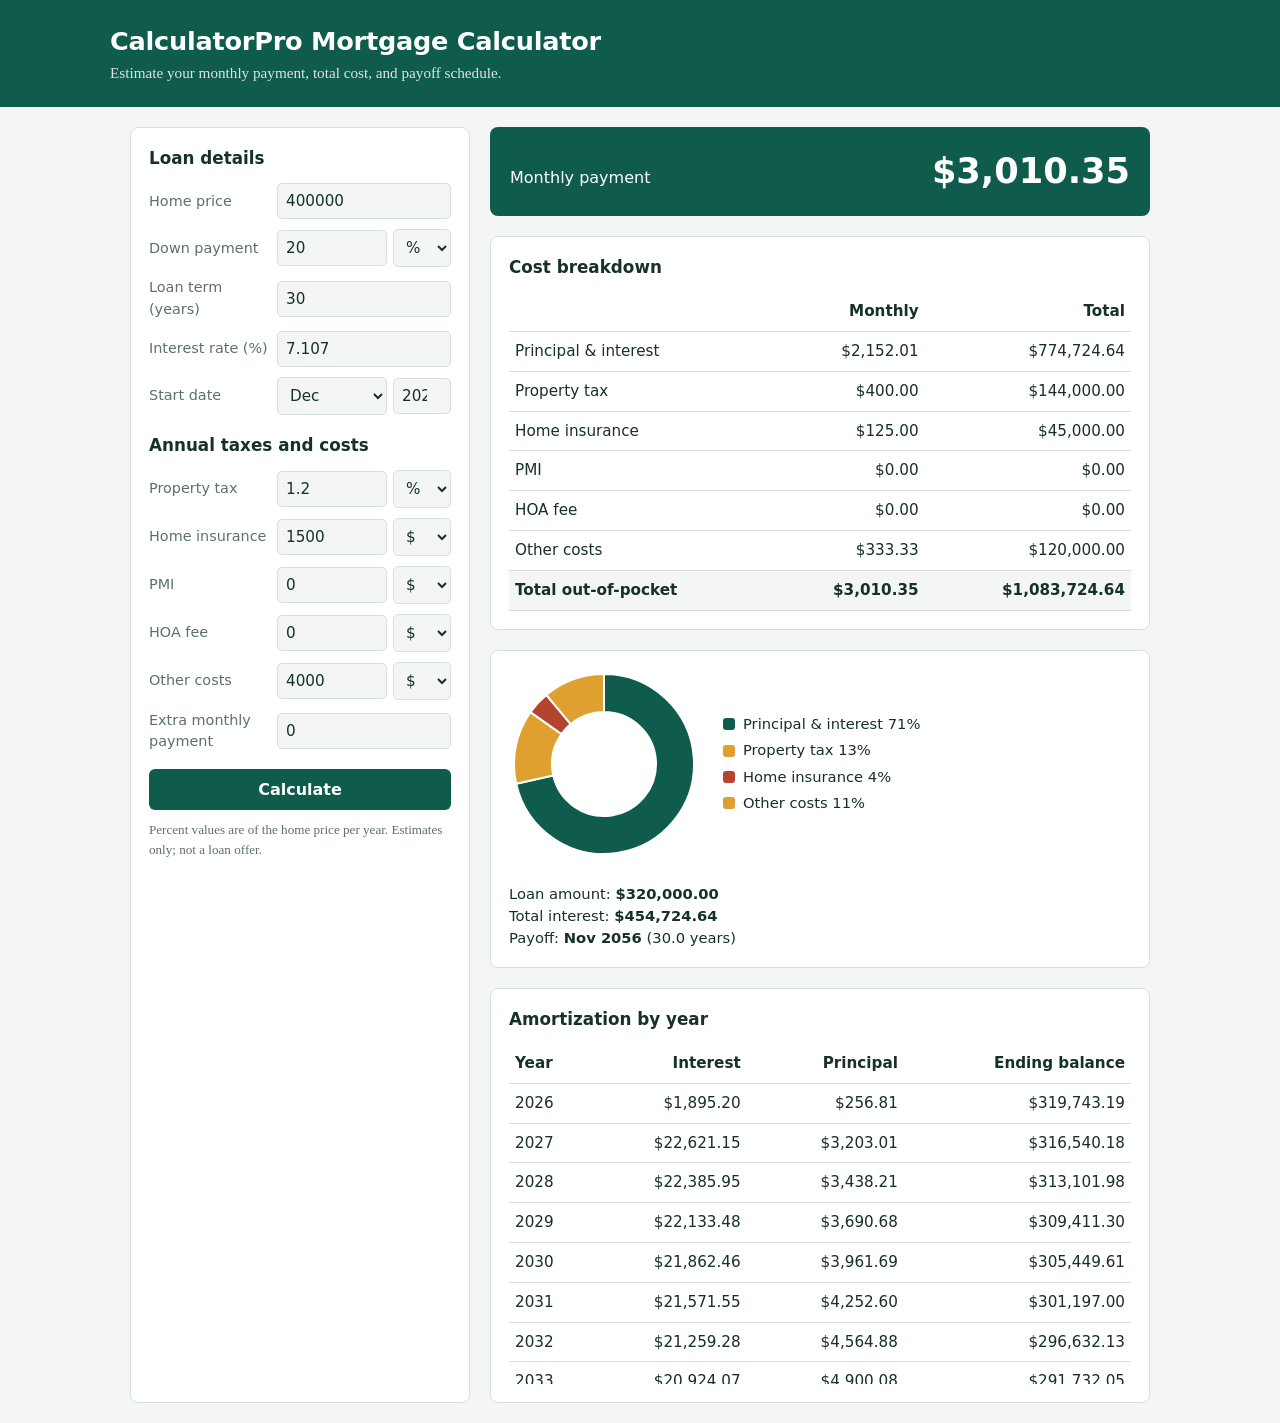
==== index.html @ dbdbc0cd "Add files via upload" ====
<!DOCTYPE html>
<html lang="en">
<head>
<meta charset="utf-8">
<meta name="viewport" content="width=device-width, initial-scale=1">
<title>CalculatorPro Mortgage Calculator</title>
<style>
:root{--bg:#f3f6f4;--card:#fff;--ink:#16302b;--mute:#5c716c;--line:#d6e0dc;--brand:#0f5c4d;--c1:#0f5c4d;--c2:#e0a030;--c3:#b4442f;--c4:#4a7fb5}
@media (prefers-color-scheme:dark){:root:not([data-theme=light]){--bg:#0f1917;--card:#17252a;--ink:#e6efec;--mute:#9bb0aa;--line:#2b3f3b;--brand:#3fb59b;--c1:#3fb59b;--c2:#e8b04a;--c3:#d9684f;--c4:#6fa3d6}}
*{box-sizing:border-box}
body{margin:0;background:var(--bg);color:var(--ink);font:16px/1.5 Georgia,"Times New Roman",serif}
h1,h2,label,button,input,select,th,td,.sans{font-family:system-ui,-apple-system,"Segoe UI",sans-serif}
header{background:var(--brand);color:#fff;padding:22px 20px}
header div,main{max-width:1060px;margin:0 auto}
header h1{margin:0;font-size:1.6rem;letter-spacing:-.01em}
header p{margin:2px 0 0;opacity:.85;font-size:.95rem}
main{display:grid;grid-template-columns:340px 1fr;gap:20px;padding:20px}
@media(max-width:820px){main{grid-template-columns:1fr}}
.card{background:var(--card);border:1px solid var(--line);border-radius:8px;padding:18px}
h2{font-size:1.05rem;margin:0 0 12px}
.f{display:grid;grid-template-columns:1fr 110px 58px;gap:6px;align-items:center;margin-bottom:10px}
.f label{font-size:.9rem;color:var(--mute)}
input,select{width:100%;padding:8px;border:1px solid var(--line);border-radius:5px;background:var(--bg);color:var(--ink);font-size:.95rem}
input:focus,select:focus,button:focus-visible{outline:2px solid var(--brand);outline-offset:1px}
.f .span2{grid-column:span 2}
button{background:var(--brand);color:#fff;border:0;border-radius:6px;padding:11px 16px;font-size:1rem;font-weight:600;cursor:pointer;width:100%;margin-top:6px}
.hero{background:var(--brand);color:#fff;border-radius:8px;padding:18px 20px;display:flex;justify-content:space-between;align-items:baseline;flex-wrap:wrap;gap:6px}
.hero b{font-size:2.2rem;font-family:system-ui,sans-serif}
table{width:100%;border-collapse:collapse;font-size:.95rem}
th,td{padding:8px 6px;text-align:right;border-bottom:1px solid var(--line)}
th:first-child,td:first-child{text-align:left}
tr.t td{font-weight:700;background:var(--bg)}
.chart{display:flex;gap:24px;align-items:center;flex-wrap:wrap}
.legend{list-style:none;margin:0;padding:0;font-family:system-ui,sans-serif;font-size:.92rem}
.legend li{margin:4px 0;display:flex;align-items:center;gap:8px}
.legend i{width:12px;height:12px;border-radius:3px;display:inline-block}
.wrap{overflow-x:auto;max-height:340px}
.stack{display:grid;gap:20px}
.note{font-size:.82rem;color:var(--mute);margin:10px 0 0}
</style>
</head>
<body>
<header><div><h1>CalculatorPro Mortgage Calculator</h1><p>Estimate your monthly payment, total cost, and payoff schedule.</p></div></header>
<main>
<section class="card" aria-label="Inputs">
<h2>Loan details</h2>
<div class="f"><label for="price">Home price</label><input class="span2" id="price" type="number" value="400000" min="0"></div>
<div class="f"><label for="down">Down payment</label><input id="down" type="number" value="20" min="0"><select id="downU"><option value="%">%</option><option value="$">$</option></select></div>
<div class="f"><label for="term">Loan term (years)</label><input class="span2" id="term" type="number" value="30" min="1" max="50"></div>
<div class="f"><label for="rate">Interest rate (%)</label><input class="span2" id="rate" type="number" value="7.107" step="0.001" min="0"></div>
<div class="f"><label for="month">Start date</label><select id="month"></select><input id="year" type="number" value="2026" aria-label="Start year"></div>
<h2 style="margin-top:18px">Annual taxes and costs</h2>
<div class="f"><label for="tax">Property tax</label><input id="tax" type="number" value="1.2" step="0.01"><select id="taxU"><option value="%">%</option><option value="$">$</option></select></div>
<div class="f"><label for="ins">Home insurance</label><input id="ins" type="number" value="1500"><select id="insU"><option value="$">$</option><option value="%">%</option></select></div>
<div class="f"><label for="pmi">PMI</label><input id="pmi" type="number" value="0"><select id="pmiU"><option value="$">$</option><option value="%">%</option></select></div>
<div class="f"><label for="hoa">HOA fee</label><input id="hoa" type="number" value="0"><select id="hoaU"><option value="$">$</option><option value="%">%</option></select></div>
<div class="f"><label for="oth">Other costs</label><input id="oth" type="number" value="4000"><select id="othU"><option value="$">$</option><option value="%">%</option></select></div>
<div class="f"><label for="extra">Extra monthly payment</label><input class="span2" id="extra" type="number" value="0" min="0"></div>
<button id="calc">Calculate</button>
<p class="note">Percent values are of the home price per year. Estimates only; not a loan offer.</p>
</section>
<div class="stack">
<section aria-live="polite">
<div class="hero"><span class="sans">Monthly payment</span><b id="monthly">$0</b></div>
</section>
<section class="card">
<h2>Cost breakdown</h2>
<table><thead><tr><th></th><th>Monthly</th><th>Total</th></tr></thead><tbody id="rows"></tbody></table>
</section>
<section class="card chart">
<svg id="pie" width="190" height="190" viewBox="0 0 190 190" role="img" aria-label="Payment breakdown chart"></svg>
<ul class="legend" id="legend"></ul>
<div class="sans" id="sum" style="flex:1;min-width:200px;font-size:.92rem"></div>
</section>
<section class="card">
<h2>Amortization by year</h2>
<div class="wrap"><table><thead><tr><th>Year</th><th>Interest</th><th>Principal</th><th>Ending balance</th></tr></thead><tbody id="amort"></tbody></table></div>
</section>
</div>
</main>
<script>
const $=id=>document.getElementById(id);
const M=["Jan","Feb","Mar","Apr","May","Jun","Jul","Aug","Sep","Oct","Nov","Dec"];
$("month").innerHTML=M.map((m,i)=>`<option value="${i}">${m}</option>`).join("");
$("month").value=new Date().getMonth();$("year").value=new Date().getFullYear();
const fmt=n=>n.toLocaleString("en-US",{style:"currency",currency:"USD"});
const num=id=>Math.max(0,parseFloat($(id).value)||0);
const annual=(id,price)=>$(id+"U").value==="%"?price*num(id)/100:num(id);
function calc(){
  const price=num("price");
  const down=$("downU").value==="%"?price*num("down")/100:num("down");
  const loan=Math.max(0,price-down),n=Math.max(1,Math.round(num("term")*12)),r=num("rate")/1200;
  const pi=r?loan*r/(1-Math.pow(1+r,-n)):loan/n;
  const extra=num("extra");
  // amortization
  let bal=loan,y=[],paid=0,totalInt=0,k=0,sy=+$("year").value,sm=+$("month").value,yi=0,yp=0;
  while(bal>0.005&&k<n+600){
    const i=bal*r,p=Math.min(bal,pi-i+extra);
    bal-=p;yi+=i;yp+=p;totalInt+=i;paid+=i+p;k++;
    if((sm+k)%12===0||bal<=0.005){y.push([sy+Math.floor((sm+k-1)/12),yi,yp,Math.max(0,bal)]);yi=yp=0}
  }
  const months=k;
  const items=[["Principal & interest",pi+extra,paid,"--c1"],
   ["Property tax",annual("tax",price)/12,annual("tax",price)/12*months,"--c2"],
   ["Home insurance",annual("ins",price)/12,annual("ins",price)/12*months,"--c3"],
   ["PMI",annual("pmi",price)/12,annual("pmi",price)/12*months,"--c4"],
   ["HOA fee",annual("hoa",price)/12,annual("hoa",price)/12*months,"--c1"],
   ["Other costs",annual("oth",price)/12,annual("oth",price)/12*months,"--c2"]];
  const tm=items.reduce((a,x)=>a+x[1],0),tt=items.reduce((a,x)=>a+x[2],0);
  $("monthly").textContent=fmt(tm);
  $("rows").innerHTML=items.map(x=>`<tr><td>${x[0]}</td><td>${fmt(x[1])}</td><td>${fmt(x[2])}</td></tr>`).join("")+`<tr class="t"><td>Total out-of-pocket</td><td>${fmt(tm)}</td><td>${fmt(tt)}</td></tr>`;
  // pie
  const shown=items.filter(x=>x[1]>0),cx=95,cy=95,R=90,ri=52;let a=-Math.PI/2,s="";
  shown.forEach(x=>{
    const f=x[1]/tm,b=a+f*2*Math.PI,big=f>.5?1:0;
    if(f>=.9999){s+=`<circle cx="${cx}" cy="${cy}" r="${(R+ri)/2}" fill="none" stroke="var(${x[3]})" stroke-width="${R-ri}"/>`}
    else{const P=(rad,t)=>[cx+rad*Math.cos(t),cy+rad*Math.sin(t)];
      const [x1,y1]=P(R,a),[x2,y2]=P(R,b),[x3,y3]=P(ri,b),[x4,y4]=P(ri,a);
      s+=`<path d="M${x1} ${y1}A${R} ${R} 0 ${big} 1 ${x2} ${y2}L${x3} ${y3}A${ri} ${ri} 0 ${big} 0 ${x4} ${y4}Z" fill="var(${x[3]})" stroke="var(--card)" stroke-width="2"/>`}
    a=b});
  $("pie").innerHTML=s;
  $("legend").innerHTML=shown.map(x=>`<li><i style="background:var(${x[3]})"></i>${x[0]} ${Math.round(x[1]/tm*100)}%</li>`).join("");
  const end=new Date(sy,sm+months-1);
  $("sum").innerHTML=`Loan amount: <b>${fmt(loan)}</b><br>Total interest: <b>${fmt(totalInt)}</b><br>Payoff: <b>${M[end.getMonth()]} ${end.getFullYear()}</b> (${(months/12).toFixed(1)} years)`;
  $("amort").innerHTML=y.map(r=>`<tr><td>${r[0]}</td><td>${fmt(r[1])}</td><td>${fmt(r[2])}</td><td>${fmt(r[3])}</td></tr>`).join("");
}
$("calc").onclick=calc;
document.querySelectorAll("input,select").forEach(e=>e.addEventListener("input",calc));
calc();
</script>
</body>
</html>
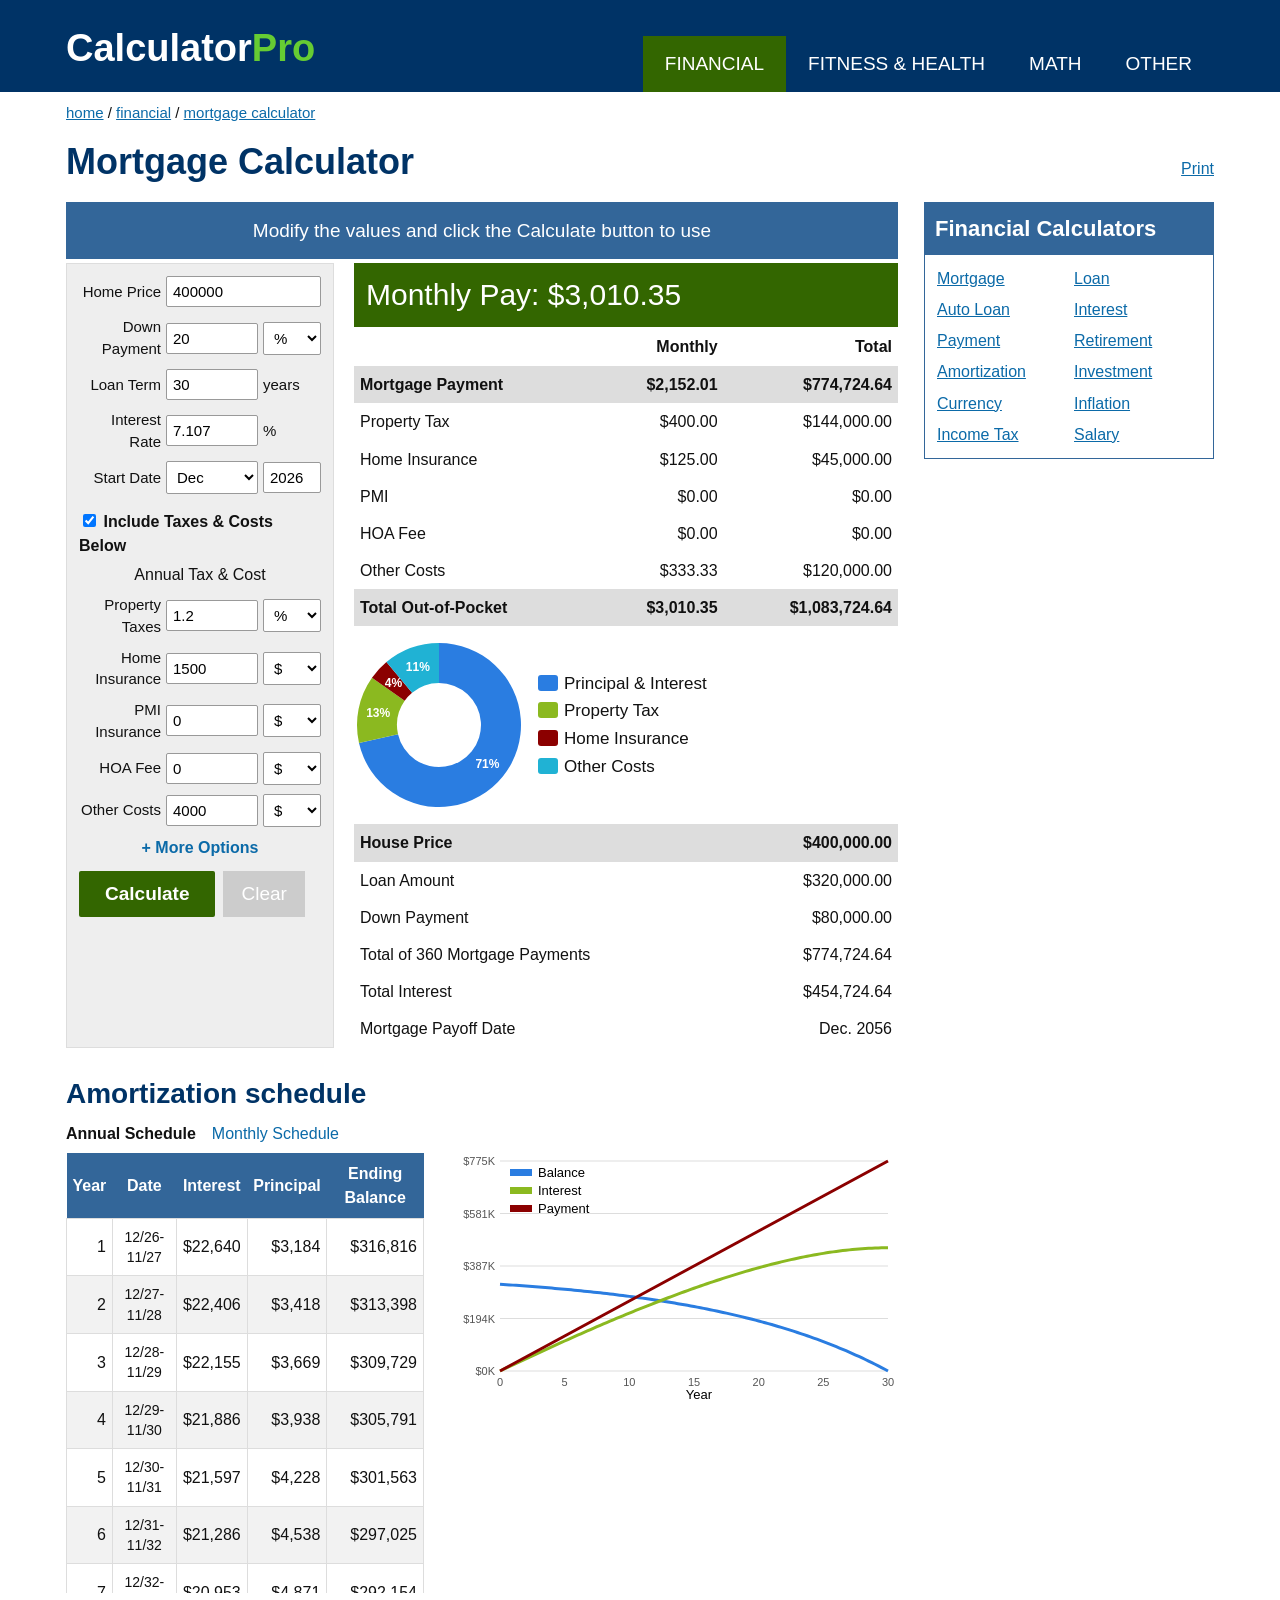
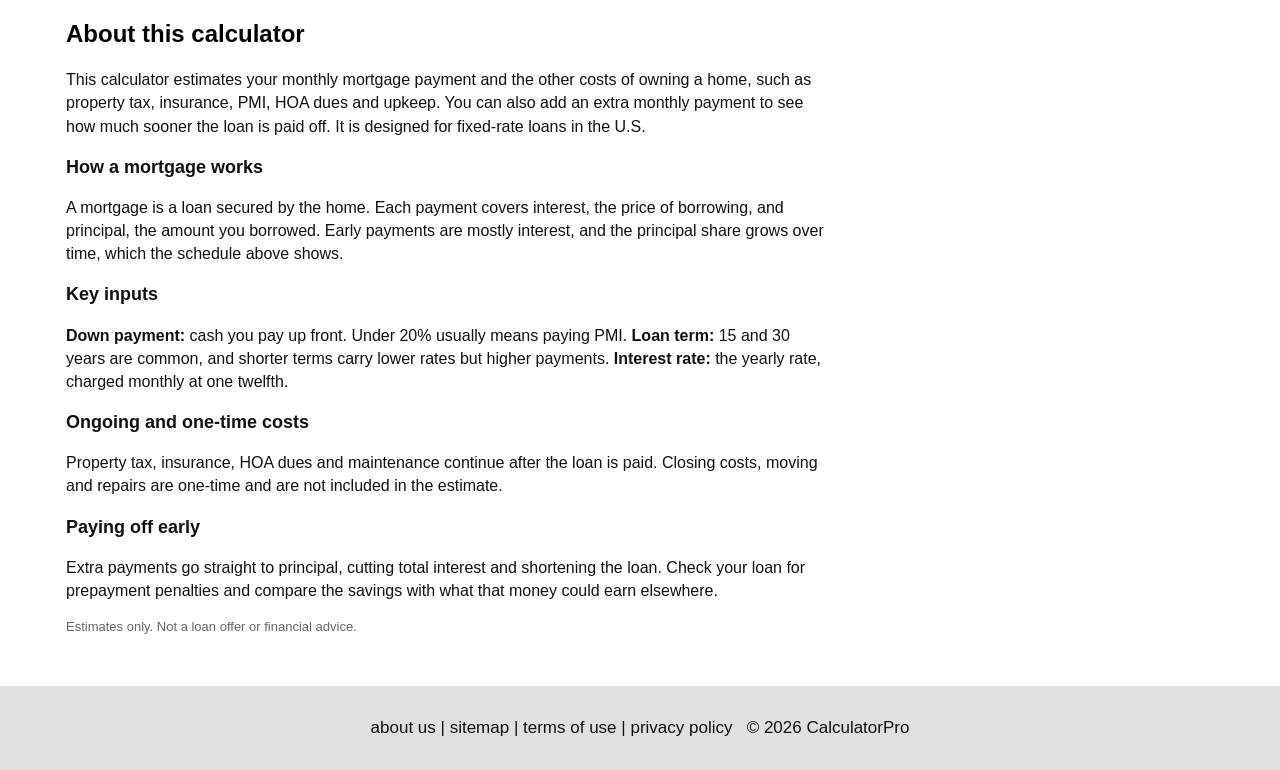
==== commit 1f93f398: "Add files via upload" ====
--- a/index.html
+++ b/index.html
@@ -1,132 +1,161 @@
 <!DOCTYPE html>
-<html lang="en">
-<head>
-<meta charset="utf-8">
-<meta name="viewport" content="width=device-width, initial-scale=1">
-<title>CalculatorPro Mortgage Calculator</title>
+<html lang="en"><head><meta charset="utf-8">
+<meta name="viewport" content="width=device-width,initial-scale=1">
+<title>Mortgage Calculator | CalculatorPro</title>
 <style>
-:root{--bg:#f3f6f4;--card:#fff;--ink:#16302b;--mute:#5c716c;--line:#d6e0dc;--brand:#0f5c4d;--c1:#0f5c4d;--c2:#e0a030;--c3:#b4442f;--c4:#4a7fb5}
-@media (prefers-color-scheme:dark){:root:not([data-theme=light]){--bg:#0f1917;--card:#17252a;--ink:#e6efec;--mute:#9bb0aa;--line:#2b3f3b;--brand:#3fb59b;--c1:#3fb59b;--c2:#e8b04a;--c3:#d9684f;--c4:#6fa3d6}}
 *{box-sizing:border-box}
-body{margin:0;background:var(--bg);color:var(--ink);font:16px/1.5 Georgia,"Times New Roman",serif}
-h1,h2,label,button,input,select,th,td,.sans{font-family:system-ui,-apple-system,"Segoe UI",sans-serif}
-header{background:var(--brand);color:#fff;padding:22px 20px}
-header div,main{max-width:1060px;margin:0 auto}
-header h1{margin:0;font-size:1.6rem;letter-spacing:-.01em}
-header p{margin:2px 0 0;opacity:.85;font-size:.95rem}
-main{display:grid;grid-template-columns:340px 1fr;gap:20px;padding:20px}
-@media(max-width:820px){main{grid-template-columns:1fr}}
-.card{background:var(--card);border:1px solid var(--line);border-radius:8px;padding:18px}
-h2{font-size:1.05rem;margin:0 0 12px}
-.f{display:grid;grid-template-columns:1fr 110px 58px;gap:6px;align-items:center;margin-bottom:10px}
-.f label{font-size:.9rem;color:var(--mute)}
-input,select{width:100%;padding:8px;border:1px solid var(--line);border-radius:5px;background:var(--bg);color:var(--ink);font-size:.95rem}
-input:focus,select:focus,button:focus-visible{outline:2px solid var(--brand);outline-offset:1px}
-.f .span2{grid-column:span 2}
-button{background:var(--brand);color:#fff;border:0;border-radius:6px;padding:11px 16px;font-size:1rem;font-weight:600;cursor:pointer;width:100%;margin-top:6px}
-.hero{background:var(--brand);color:#fff;border-radius:8px;padding:18px 20px;display:flex;justify-content:space-between;align-items:baseline;flex-wrap:wrap;gap:6px}
-.hero b{font-size:2.2rem;font-family:system-ui,sans-serif}
-table{width:100%;border-collapse:collapse;font-size:.95rem}
-th,td{padding:8px 6px;text-align:right;border-bottom:1px solid var(--line)}
-th:first-child,td:first-child{text-align:left}
-tr.t td{font-weight:700;background:var(--bg)}
-.chart{display:flex;gap:24px;align-items:center;flex-wrap:wrap}
-.legend{list-style:none;margin:0;padding:0;font-family:system-ui,sans-serif;font-size:.92rem}
-.legend li{margin:4px 0;display:flex;align-items:center;gap:8px}
-.legend i{width:12px;height:12px;border-radius:3px;display:inline-block}
-.wrap{overflow-x:auto;max-height:340px}
-.stack{display:grid;gap:20px}
-.note{font-size:.82rem;color:var(--mute);margin:10px 0 0}
-</style>
-</head>
-<body>
-<header><div><h1>CalculatorPro Mortgage Calculator</h1><p>Estimate your monthly payment, total cost, and payoff schedule.</p></div></header>
-<main>
-<section class="card" aria-label="Inputs">
-<h2>Loan details</h2>
-<div class="f"><label for="price">Home price</label><input class="span2" id="price" type="number" value="400000" min="0"></div>
-<div class="f"><label for="down">Down payment</label><input id="down" type="number" value="20" min="0"><select id="downU"><option value="%">%</option><option value="$">$</option></select></div>
-<div class="f"><label for="term">Loan term (years)</label><input class="span2" id="term" type="number" value="30" min="1" max="50"></div>
-<div class="f"><label for="rate">Interest rate (%)</label><input class="span2" id="rate" type="number" value="7.107" step="0.001" min="0"></div>
-<div class="f"><label for="month">Start date</label><select id="month"></select><input id="year" type="number" value="2026" aria-label="Start year"></div>
-<h2 style="margin-top:18px">Annual taxes and costs</h2>
-<div class="f"><label for="tax">Property tax</label><input id="tax" type="number" value="1.2" step="0.01"><select id="taxU"><option value="%">%</option><option value="$">$</option></select></div>
-<div class="f"><label for="ins">Home insurance</label><input id="ins" type="number" value="1500"><select id="insU"><option value="$">$</option><option value="%">%</option></select></div>
-<div class="f"><label for="pmi">PMI</label><input id="pmi" type="number" value="0"><select id="pmiU"><option value="$">$</option><option value="%">%</option></select></div>
-<div class="f"><label for="hoa">HOA fee</label><input id="hoa" type="number" value="0"><select id="hoaU"><option value="$">$</option><option value="%">%</option></select></div>
-<div class="f"><label for="oth">Other costs</label><input id="oth" type="number" value="4000"><select id="othU"><option value="$">$</option><option value="%">%</option></select></div>
-<div class="f"><label for="extra">Extra monthly payment</label><input class="span2" id="extra" type="number" value="0" min="0"></div>
-<button id="calc">Calculate</button>
-<p class="note">Percent values are of the home price per year. Estimates only; not a loan offer.</p>
-</section>
-<div class="stack">
-<section aria-live="polite">
-<div class="hero"><span class="sans">Monthly payment</span><b id="monthly">$0</b></div>
-</section>
-<section class="card">
-<h2>Cost breakdown</h2>
-<table><thead><tr><th></th><th>Monthly</th><th>Total</th></tr></thead><tbody id="rows"></tbody></table>
-</section>
-<section class="card chart">
-<svg id="pie" width="190" height="190" viewBox="0 0 190 190" role="img" aria-label="Payment breakdown chart"></svg>
-<ul class="legend" id="legend"></ul>
-<div class="sans" id="sum" style="flex:1;min-width:200px;font-size:.92rem"></div>
-</section>
-<section class="card">
-<h2>Amortization by year</h2>
-<div class="wrap"><table><thead><tr><th>Year</th><th>Interest</th><th>Principal</th><th>Ending balance</th></tr></thead><tbody id="amort"></tbody></table></div>
-</section>
+body{margin:0;font:16px/1.45 Arial,Helvetica,sans-serif;color:#111;background:#fff}
+a{color:#0b6aa8}
+.w{max-width:1180px;margin:0 auto;padding:0 16px}
+.top{background:#003366;height:92px}
+.top .w{display:flex;justify-content:space-between;align-items:flex-end;height:100%}
+.logo{font-size:38px;font-weight:700;color:#fff;padding-bottom:16px;text-decoration:none}
+.logo span{color:#66cc33}
+nav a{display:inline-block;color:#fff;text-decoration:none;font-size:19px;padding:14px 22px}
+nav a.on{background:#336600}
+.crumb{padding:10px 0 0;font-size:15px}
+.hd{display:flex;justify-content:space-between;align-items:baseline}
+h1{font-size:36px;margin:12px 0 14px;color:#003366}
+.cols{display:grid;grid-template-columns:1fr 290px;gap:26px}
+.banner{background:#336699;color:#fff;text-align:center;padding:15px;font-size:19px}
+.calc{display:grid;grid-template-columns:268px 1fr;gap:20px;margin-top:4px}
+.panel{background:#eee;border:1px solid #ddd;padding:12px}
+.r{display:grid;grid-template-columns:1fr 92px 58px;gap:5px;align-items:center;margin-bottom:9px;font-size:15px}
+.r label{text-align:right}
+.r input,.r select{width:100%;padding:6px;border:1px solid #999;border-radius:2px;font-size:15px;background:#fff}
+.r .s2{grid-column:span 2}
+.chk{font-weight:700;margin:16px 0 6px}
+.sub{text-align:center;margin-bottom:8px}
+.more{display:block;text-align:center;margin:6px 0 12px;font-weight:700;cursor:pointer;color:#0b6aa8}
+#xr{display:none}
+.btns{display:flex;gap:8px}
+.go{background:#336600;color:#fff;border:0;padding:12px 26px;font-size:19px;font-weight:700;cursor:pointer;border-radius:2px}
+.clr{background:#ccc;color:#fff;border:0;padding:12px 18px;font-size:19px;cursor:pointer}
+.pay{background:#336600;color:#fff;font-size:30px;padding:10px 12px}
+table{border-collapse:collapse;width:100%}
+.res th{text-align:right;padding:8px 6px}
+.res td{padding:7px 6px;text-align:right}
+.res td:first-child{text-align:left}
+.res .g td{background:#ddd;font-weight:700}
+.res .g td:first-child{text-align:left}
+.pie{display:flex;gap:14px;align-items:center;margin:14px 0}
+.lg{font-size:17px}.lg div{margin:3px 0}.lg i{display:inline-block;width:20px;height:16px;border-radius:3px;margin-right:6px;vertical-align:-2px}
+.sum td{padding:7px 6px;text-align:right}.sum td:first-child{text-align:left}
+.sum tr:first-child td{background:#ddd;font-weight:700}
+h2{color:#003366;font-size:28px;margin:26px 0 8px}
+.tabs{margin-bottom:8px}.tabs b,.tabs a{margin-right:16px;cursor:pointer}
+.am{display:grid;grid-template-columns:minmax(0,1fr) 450px;gap:24px}
+.sc{max-height:440px;overflow:auto}
+.am th{background:#336699;color:#fff;padding:9px 6px;position:sticky;top:0}
+.am td{padding:8px 6px;text-align:right;border:1px solid #ddd}
+.am tr:nth-child(even) td{background:#f2f2f2}
+.am td:nth-child(2){text-align:center;font-size:14px}
+.side{border:1px solid #336699;align-self:start}
+.side h3{margin:0;background:#336699;color:#fff;padding:10px;font-size:22px}
+.side div{display:grid;grid-template-columns:1fr 1fr;gap:8px 10px;padding:12px}
+.txt{max-width:760px}.txt h2{font-size:24px;color:#000;margin-top:24px}.txt h3{font-size:18px;margin:14px 0 4px}
+footer{background:#e0e0e0;text-align:center;padding:30px 10px;margin-top:36px;font-size:17px}
+@media(max-width:900px){.cols,.calc,.am{grid-template-columns:1fr}.top{height:auto}.top .w{flex-direction:column;align-items:flex-start}nav a{padding:10px 12px;font-size:16px}.logo{padding:12px 0 0}}
+@media print{.top,.panel,.side,.banner,footer{display:none}.calc,.cols{display:block}}
+</style></head><body>
+<div class="top"><div class="w"><a class="logo" href="#">Calculator<span>Pro</span></a>
+<nav><a class="on" href="#">FINANCIAL</a><a href="#">FITNESS &amp; HEALTH</a><a href="#">MATH</a><a href="#">OTHER</a></nav></div></div>
+<div class="w">
+<div class="crumb"><a href="#">home</a> / <a href="#">financial</a> / <a href="#">mortgage calculator</a></div>
+<div class="hd"><h1>Mortgage Calculator</h1><a href="#" onclick="print();return false">Print</a></div>
+<div class="cols"><div>
+<div class="banner">Modify the values and click the Calculate button to use</div>
+<form id="f" class="calc" onsubmit="return false">
+<div class="panel">
+<div class="r"><label for="price">Home Price</label><input class="s2" id="price" value="400000" inputmode="decimal"></div>
+<div class="r"><label for="down">Down Payment</label><input id="down" value="20"><select id="downU"><option>%</option><option>$</option></select></div>
+<div class="r"><label for="term">Loan Term</label><input id="term" value="30"><span>years</span></div>
+<div class="r"><label for="rate">Interest Rate</label><input id="rate" value="7.107"><span>%</span></div>
+<div class="r"><label for="mo">Start Date</label><select id="mo"></select><input id="yr" value="2026"></div>
+<div class="chk"><label><input type="checkbox" id="inc" checked> Include Taxes &amp; Costs Below</label></div>
+<div class="sub">Annual Tax &amp; Cost</div>
+<div id="costs">
+<div class="r"><label for="tax">Property Taxes</label><input id="tax" value="1.2"><select id="taxU"><option>%</option><option>$</option></select></div>
+<div class="r"><label for="ins">Home Insurance</label><input id="ins" value="1500"><select id="insU"><option>$</option><option>%</option></select></div>
+<div class="r"><label for="pmi">PMI Insurance</label><input id="pmi" value="0"><select id="pmiU"><option>$</option><option>%</option></select></div>
+<div class="r"><label for="hoa">HOA Fee</label><input id="hoa" value="0"><select id="hoaU"><option>$</option><option>%</option></select></div>
+<div class="r"><label for="oth">Other Costs</label><input id="oth" value="4000"><select id="othU"><option>$</option><option>%</option></select></div></div>
+<a class="more" onclick="xr.style.display=xr.style.display=='block'?'none':'block'">+ More Options</a>
+<div id="xr"><div class="r"><label for="extra">Extra monthly payment</label><input class="s2" id="extra" value="0"></div></div>
+<div class="btns"><button class="go" id="calc">Calculate</button><button class="clr" type="button" id="clr">Clear</button></div>
 </div>
-</main>
+<div>
+<div class="pay">Monthly Pay: <span id="mp"></span></div>
+<table class="res"><thead><tr><th></th><th>Monthly</th><th>Total</th></tr></thead><tbody id="rows"></tbody></table>
+<div class="pie"><svg id="pie" width="170" height="170" viewBox="0 0 170 170"></svg><div class="lg" id="lg"></div></div>
+<table class="sum" id="sum"></table>
+</div></form>
+<h2>Amortization schedule</h2>
+<div class="tabs"><b id="ta">Annual Schedule</b><a id="tm">Monthly Schedule</a></div>
+<div class="am"><div class="sc"><table><thead><tr><th id="h1">Year</th><th>Date</th><th>Interest</th><th>Principal</th><th>Ending Balance</th></tr></thead><tbody id="am"></tbody></table></div>
+<svg id="ch" viewBox="0 0 450 250" width="100%"></svg></div>
+<div class="txt">
+<h2>About this calculator</h2>
+<p>This calculator estimates your monthly mortgage payment and the other costs of owning a home, such as property tax, insurance, PMI, HOA dues and upkeep. You can also add an extra monthly payment to see how much sooner the loan is paid off. It is designed for fixed-rate loans in the U.S.</p>
+<h3>How a mortgage works</h3>
+<p>A mortgage is a loan secured by the home. Each payment covers interest, the price of borrowing, and principal, the amount you borrowed. Early payments are mostly interest, and the principal share grows over time, which the schedule above shows.</p>
+<h3>Key inputs</h3>
+<p><b>Down payment:</b> cash you pay up front. Under 20% usually means paying PMI. <b>Loan term:</b> 15 and 30 years are common, and shorter terms carry lower rates but higher payments. <b>Interest rate:</b> the yearly rate, charged monthly at one twelfth.</p>
+<h3>Ongoing and one-time costs</h3>
+<p>Property tax, insurance, HOA dues and maintenance continue after the loan is paid. Closing costs, moving and repairs are one-time and are not included in the estimate.</p>
+<h3>Paying off early</h3>
+<p>Extra payments go straight to principal, cutting total interest and shortening the loan. Check your loan for prepayment penalties and compare the savings with what that money could earn elsewhere.</p>
+<p style="font-size:13px;color:#666">Estimates only. Not a loan offer or financial advice.</p></div>
+</div>
+<aside class="side"><h3>Financial Calculators</h3><div>
+<a href="#">Mortgage</a><a href="#">Loan</a><a href="#">Auto Loan</a><a href="#">Interest</a><a href="#">Payment</a><a href="#">Retirement</a><a href="#">Amortization</a><a href="#">Investment</a><a href="#">Currency</a><a href="#">Inflation</a><a href="#">Income Tax</a><a href="#">Salary</a></div></aside>
+</div></div>
+<footer>about us | sitemap | terms of use | privacy policy &nbsp; &copy; 2026 CalculatorPro</footer>
 <script>
-const $=id=>document.getElementById(id);
-const M=["Jan","Feb","Mar","Apr","May","Jun","Jul","Aug","Sep","Oct","Nov","Dec"];
-$("month").innerHTML=M.map((m,i)=>`<option value="${i}">${m}</option>`).join("");
-$("month").value=new Date().getMonth();$("year").value=new Date().getFullYear();
-const fmt=n=>n.toLocaleString("en-US",{style:"currency",currency:"USD"});
-const num=id=>Math.max(0,parseFloat($(id).value)||0);
-const annual=(id,price)=>$(id+"U").value==="%"?price*num(id)/100:num(id);
+const $=i=>document.getElementById(i),MN=["Jan","Feb","Mar","Apr","May","Jun","Jul","Aug","Sep","Oct","Nov","Dec"];
+$("mo").innerHTML=MN.map((m,i)=>`<option value="${i}">${m}</option>`).join("");
+const D=new Date();$("mo").value=D.getMonth();$("yr").value=D.getFullYear();
+const f2=n=>"$"+n.toLocaleString("en-US",{minimumFractionDigits:2,maximumFractionDigits:2}),f0=n=>"$"+Math.round(n).toLocaleString("en-US");
+const v=i=>Math.max(0,parseFloat(String($(i).value).replace(/[$,]/g,""))||0);
+let mode="a",S=[];
 function calc(){
-  const price=num("price");
-  const down=$("downU").value==="%"?price*num("down")/100:num("down");
-  const loan=Math.max(0,price-down),n=Math.max(1,Math.round(num("term")*12)),r=num("rate")/1200;
-  const pi=r?loan*r/(1-Math.pow(1+r,-n)):loan/n;
-  const extra=num("extra");
-  // amortization
-  let bal=loan,y=[],paid=0,totalInt=0,k=0,sy=+$("year").value,sm=+$("month").value,yi=0,yp=0;
-  while(bal>0.005&&k<n+600){
-    const i=bal*r,p=Math.min(bal,pi-i+extra);
-    bal-=p;yi+=i;yp+=p;totalInt+=i;paid+=i+p;k++;
-    if((sm+k)%12===0||bal<=0.005){y.push([sy+Math.floor((sm+k-1)/12),yi,yp,Math.max(0,bal)]);yi=yp=0}
-  }
-  const months=k;
-  const items=[["Principal & interest",pi+extra,paid,"--c1"],
-   ["Property tax",annual("tax",price)/12,annual("tax",price)/12*months,"--c2"],
-   ["Home insurance",annual("ins",price)/12,annual("ins",price)/12*months,"--c3"],
-   ["PMI",annual("pmi",price)/12,annual("pmi",price)/12*months,"--c4"],
-   ["HOA fee",annual("hoa",price)/12,annual("hoa",price)/12*months,"--c1"],
-   ["Other costs",annual("oth",price)/12,annual("oth",price)/12*months,"--c2"]];
-  const tm=items.reduce((a,x)=>a+x[1],0),tt=items.reduce((a,x)=>a+x[2],0);
-  $("monthly").textContent=fmt(tm);
-  $("rows").innerHTML=items.map(x=>`<tr><td>${x[0]}</td><td>${fmt(x[1])}</td><td>${fmt(x[2])}</td></tr>`).join("")+`<tr class="t"><td>Total out-of-pocket</td><td>${fmt(tm)}</td><td>${fmt(tt)}</td></tr>`;
-  // pie
-  const shown=items.filter(x=>x[1]>0),cx=95,cy=95,R=90,ri=52;let a=-Math.PI/2,s="";
-  shown.forEach(x=>{
-    const f=x[1]/tm,b=a+f*2*Math.PI,big=f>.5?1:0;
-    if(f>=.9999){s+=`<circle cx="${cx}" cy="${cy}" r="${(R+ri)/2}" fill="none" stroke="var(${x[3]})" stroke-width="${R-ri}"/>`}
-    else{const P=(rad,t)=>[cx+rad*Math.cos(t),cy+rad*Math.sin(t)];
-      const [x1,y1]=P(R,a),[x2,y2]=P(R,b),[x3,y3]=P(ri,b),[x4,y4]=P(ri,a);
-      s+=`<path d="M${x1} ${y1}A${R} ${R} 0 ${big} 1 ${x2} ${y2}L${x3} ${y3}A${ri} ${ri} 0 ${big} 0 ${x4} ${y4}Z" fill="var(${x[3]})" stroke="var(--card)" stroke-width="2"/>`}
-    a=b});
-  $("pie").innerHTML=s;
-  $("legend").innerHTML=shown.map(x=>`<li><i style="background:var(${x[3]})"></i>${x[0]} ${Math.round(x[1]/tm*100)}%</li>`).join("");
-  const end=new Date(sy,sm+months-1);
-  $("sum").innerHTML=`Loan amount: <b>${fmt(loan)}</b><br>Total interest: <b>${fmt(totalInt)}</b><br>Payoff: <b>${M[end.getMonth()]} ${end.getFullYear()}</b> (${(months/12).toFixed(1)} years)`;
-  $("amort").innerHTML=y.map(r=>`<tr><td>${r[0]}</td><td>${fmt(r[1])}</td><td>${fmt(r[2])}</td><td>${fmt(r[3])}</td></tr>`).join("");
-}
-$("calc").onclick=calc;
-document.querySelectorAll("input,select").forEach(e=>e.addEventListener("input",calc));
+const P=v("price"),dn=$("downU").value=="%"?P*v("down")/100:v("down"),L=Math.max(0,P-dn),n=Math.max(1,Math.round(v("term")*12)),r=v("rate")/1200,ex=v("extra"),inc=$("inc").checked;
+const pi=r?L*r/(1-Math.pow(1+r,-n)):L/n,sy=+$("yr").value||2026,sm=+$("mo").value;
+let b=L,ci=0,cp=0;S=[];
+while(b>.005&&S.length<n+600){const k=S.length,i=b*r,p=Math.min(b,pi-i+ex);b-=p;ci+=i;cp+=i+p;S.push({k,d:new Date(sy,sm+k),i,p,b:Math.max(0,b),ci,cp})}
+const m=S.length,an=(id)=>!inc?0:$(id+"U").value=="%"?P*v(id)/100:v(id);
+const it=[["Mortgage Payment",pi+ex,cp,"#2a7de1"],["Property Tax",an("tax")/12,0,"#8bb920"],["Home Insurance",an("ins")/12,0,"#8b0000"],["PMI",an("pmi")/12,0,"#f08a24"],["HOA Fee",an("hoa")/12,0,"#8e5bb5"],["Other Costs",an("oth")/12,0,"#20b2d4"]];
+it.forEach((x,j)=>{if(j)x[2]=x[1]*m});
+const tm=it.reduce((a,x)=>a+x[1],0),tt=it.reduce((a,x)=>a+x[2],0);
+$("mp").textContent=f2(tm);
+$("rows").innerHTML=it.map((x,j)=>`<tr${j?"":' class="g"'}><td>${x[0]}</td><td>${f2(x[1])}</td><td>${f2(x[2])}</td></tr>`).join("")+`<tr class="g"><td>Total Out-of-Pocket</td><td>${f2(tm)}</td><td>${f2(tt)}</td></tr>`;
+const sh=it.filter(x=>x[1]>0);let a=-Math.PI/2,s="";
+sh.forEach(x=>{const q=x[1]/tm,e=a+q*2*Math.PI,c=85,R=82,ri=42,T=(g,t)=>[c+g*Math.cos(t),c+g*Math.sin(t)];
+if(q>.9999)s+=`<circle cx="85" cy="85" r="62" fill="none" stroke="${x[3]}" stroke-width="40"/>`;
+else{const A=T(R,a),B=T(R,e),C=T(ri,e),E=T(ri,a),g=q>.5?1:0;s+=`<path d="M${A}A${R} ${R} 0 ${g} 1 ${B}L${C}A${ri} ${ri} 0 ${g} 0 ${E}Z" fill="${x[3]}"/>`;
+if(q>.04){const M=T(62,(a+e)/2);s+=`<text x="${M[0]}" y="${M[1]+4}" fill="#fff" font-size="12" font-weight="700" text-anchor="middle">${Math.round(q*100)}%</text>`}}a=e});
+$("pie").innerHTML=s;
+$("lg").innerHTML=sh.map(x=>`<div><i style="background:${x[3]}"></i>${x[0].replace("Mortgage Payment","Principal & Interest")}</div>`).join("");
+const end=new Date(sy,sm+m);
+$("sum").innerHTML=`<tr><td>House Price</td><td>${f2(P)}</td></tr><tr><td>Loan Amount</td><td>${f2(L)}</td></tr><tr><td>Down Payment</td><td>${f2(dn)}</td></tr><tr><td>Total of ${m} Mortgage Payments</td><td>${f2(cp)}</td></tr><tr><td>Total Interest</td><td>${f2(ci)}</td></tr><tr><td>Mortgage Payoff Date</td><td>${MN[end.getMonth()]}. ${end.getFullYear()}</td></tr>`;
+sched();chart(L,pi);}
+const ds=d=>(d.getMonth()+1)+"/"+String(d.getFullYear()).slice(2);
+function sched(){let h="";
+if(mode=="m")S.forEach(x=>h+=`<tr><td>${x.k+1}</td><td>${ds(x.d)}</td><td>${f0(x.i)}</td><td>${f0(x.p)}</td><td>${f0(x.b)}</td></tr>`);
+else for(let y=0;y*12<S.length;y++){const g=S.slice(y*12,y*12+12),l=g[g.length-1];h+=`<tr><td>${y+1}</td><td>${ds(g[0].d)}-${ds(l.d)}</td><td>${f0(g.reduce((a,x)=>a+x.i,0))}</td><td>${f0(g.reduce((a,x)=>a+x.p,0))}</td><td>${f0(l.b)}</td></tr>`}
+$("am").innerHTML=h;$("h1").textContent=mode=="m"?"Month":"Year";
+$("ta").outerHTML=mode=="a"?'<b id="ta">Annual Schedule</b>':'<a id="ta" onclick="mode=\'a\';sched()">Annual Schedule</a>';
+$("tm").outerHTML=mode=="m"?'<b id="tm">Monthly Schedule</b>':'<a id="tm" onclick="mode=\'m\';sched()">Monthly Schedule</a>';}
+function chart(L,pi){const W=450,H=250,l=52,bt=32,t=8,rr=10,mx=Math.max(L,S[S.length-1].cp,1),N=S.length,X=k=>l+(W-l-rr)*k/N,Y=y=>H-bt-(H-bt-t)*y/mx;
+const pl=(fn,c)=>`<polyline fill="none" stroke="${c}" stroke-width="3" points="${[0,...S.map((x,k)=>k+1)].filter((k,j)=>j%Math.ceil(N/120)==0||k==N).map(k=>X(k)+","+Y(fn(k))).join(" ")}"/>`;
+let s="";for(let i=0;i<=4;i++){const y=mx*i/4;s+=`<line x1="${l}" x2="${W-rr}" y1="${Y(y)}" y2="${Y(y)}" stroke="#ddd"/><text x="${l-5}" y="${Y(y)+4}" font-size="11" text-anchor="end" fill="#555">$${Math.round(y/1000)}K</text>`}
+const ys=Math.max(1,Math.round(N/12/6));for(let y=0;y*12<=N;y+=ys)s+=`<text x="${X(y*12)}" y="${H-bt+15}" font-size="11" text-anchor="middle" fill="#555">${y}</text>`;
+s+=pl(k=>k?S[k-1].b:L,"#2a7de1")+pl(k=>k?S[k-1].ci:0,"#8bb920")+pl(k=>k?S[k-1].cp:0,"#8b0000");
+s+=`<text x="${(l+W)/2}" y="${H-4}" font-size="13" text-anchor="middle">Year</text>`;
+[["Balance","#2a7de1"],["Interest","#8bb920"],["Payment","#8b0000"]].forEach((q,i)=>s+=`<rect x="${l+10}" y="${t+8+i*18}" width="22" height="7" fill="${q[1]}"/><text x="${l+38}" y="${t+16+i*18}" font-size="13">${q[0]}</text>`);
+$("ch").innerHTML=s}
+$("calc").onclick=calc;$("f").addEventListener("input",calc);
+$("inc").onchange=()=>{$("costs").style.display=$("inc").checked?"block":"none";calc()};
+$("clr").onclick=()=>{$("f").reset();$("mo").value=D.getMonth();$("yr").value=D.getFullYear();calc()};
 calc();
-</script>
-</body>
-</html>
+</script></body></html>
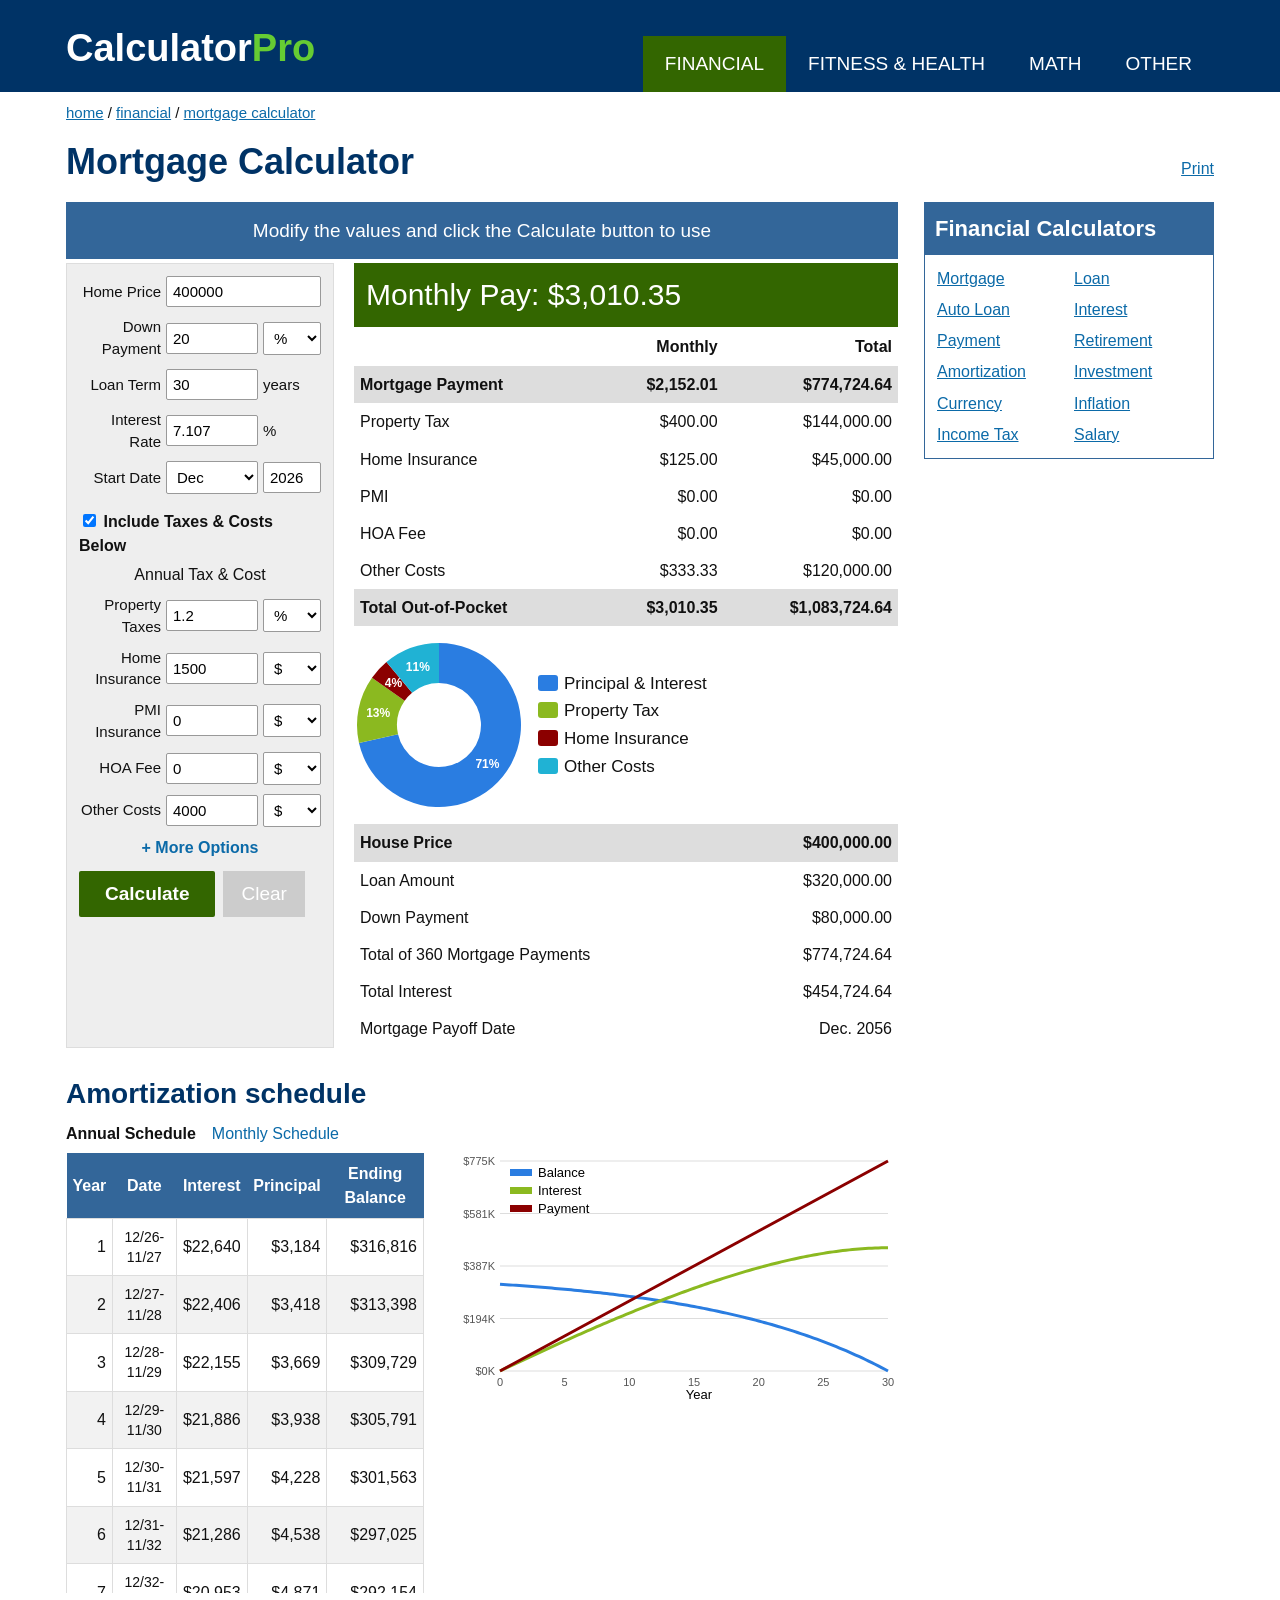
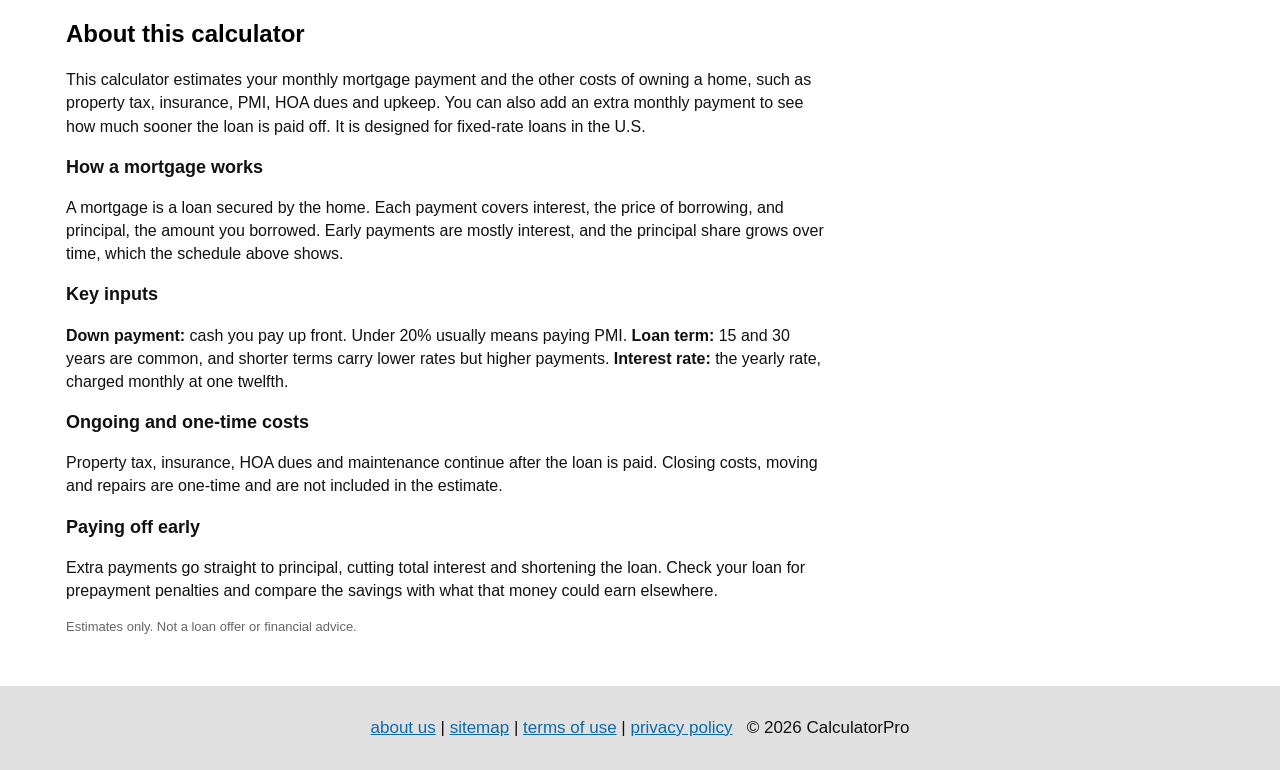
==== commit 156d6a2a: "Add files via upload" ====
--- a/index.html
+++ b/index.html
@@ -58,10 +58,10 @@
 @media(max-width:900px){.cols,.calc,.am{grid-template-columns:1fr}.top{height:auto}.top .w{flex-direction:column;align-items:flex-start}nav a{padding:10px 12px;font-size:16px}.logo{padding:12px 0 0}}
 @media print{.top,.panel,.side,.banner,footer{display:none}.calc,.cols{display:block}}
 </style></head><body>
-<div class="top"><div class="w"><a class="logo" href="#">Calculator<span>Pro</span></a>
-<nav><a class="on" href="#">FINANCIAL</a><a href="#">FITNESS &amp; HEALTH</a><a href="#">MATH</a><a href="#">OTHER</a></nav></div></div>
+<div class="top"><div class="w"><a class="logo" href="index.html">Calculator<span>Pro</span></a>
+<nav><a class="on" href="index.html">FINANCIAL</a><a href="fitness-and-health.html">FITNESS &amp; HEALTH</a><a href="math-calculator.html">MATH</a><a href="other-calculator.html">OTHER</a></nav></div></div>
 <div class="w">
-<div class="crumb"><a href="#">home</a> / <a href="#">financial</a> / <a href="#">mortgage calculator</a></div>
+<div class="crumb"><a href="index.html">home</a> / <a href="index.html">financial</a> / <a href="index.html">mortgage calculator</a></div>
 <div class="hd"><h1>Mortgage Calculator</h1><a href="#" onclick="print();return false">Print</a></div>
 <div class="cols"><div>
 <div class="banner">Modify the values and click the Calculate button to use</div>
@@ -108,9 +108,9 @@
 <p style="font-size:13px;color:#666">Estimates only. Not a loan offer or financial advice.</p></div>
 </div>
 <aside class="side"><h3>Financial Calculators</h3><div>
-<a href="#">Mortgage</a><a href="#">Loan</a><a href="#">Auto Loan</a><a href="#">Interest</a><a href="#">Payment</a><a href="#">Retirement</a><a href="#">Amortization</a><a href="#">Investment</a><a href="#">Currency</a><a href="#">Inflation</a><a href="#">Income Tax</a><a href="#">Salary</a></div></aside>
+<a href="index.html">Mortgage</a><a href="#">Loan</a><a href="#">Auto Loan</a><a href="#">Interest</a><a href="#">Payment</a><a href="#">Retirement</a><a href="#">Amortization</a><a href="#">Investment</a><a href="#">Currency</a><a href="#">Inflation</a><a href="#">Income Tax</a><a href="#">Salary</a></div></aside>
 </div></div>
-<footer>about us | sitemap | terms of use | privacy policy &nbsp; &copy; 2026 CalculatorPro</footer>
+<footer><a href="about.html">about us</a> | <a href="sitemap.html">sitemap</a> | <a href="terms.html">terms of use</a> | <a href="privacy.html">privacy policy</a> &nbsp; &copy; 2026 CalculatorPro</footer>
 <script>
 const $=i=>document.getElementById(i),MN=["Jan","Feb","Mar","Apr","May","Jun","Jul","Aug","Sep","Oct","Nov","Dec"];
 $("mo").innerHTML=MN.map((m,i)=>`<option value="${i}">${m}</option>`).join("");
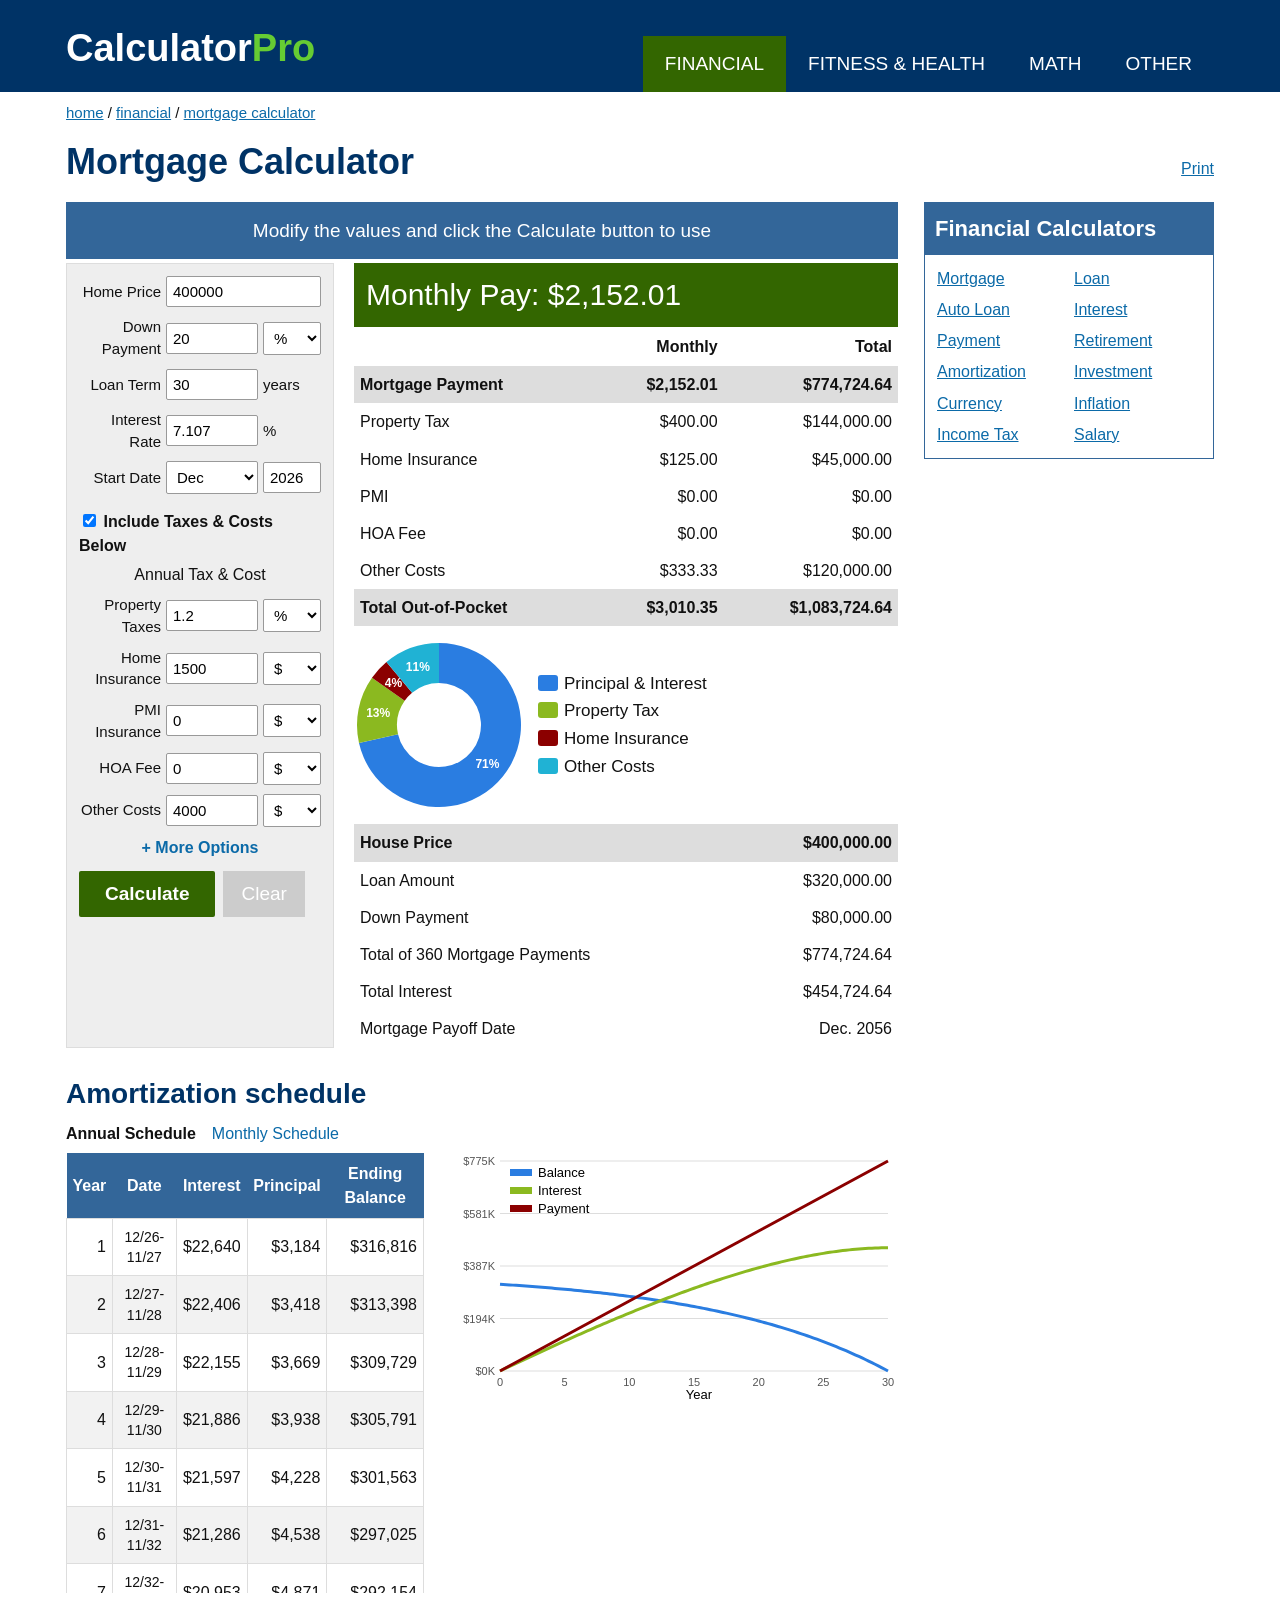
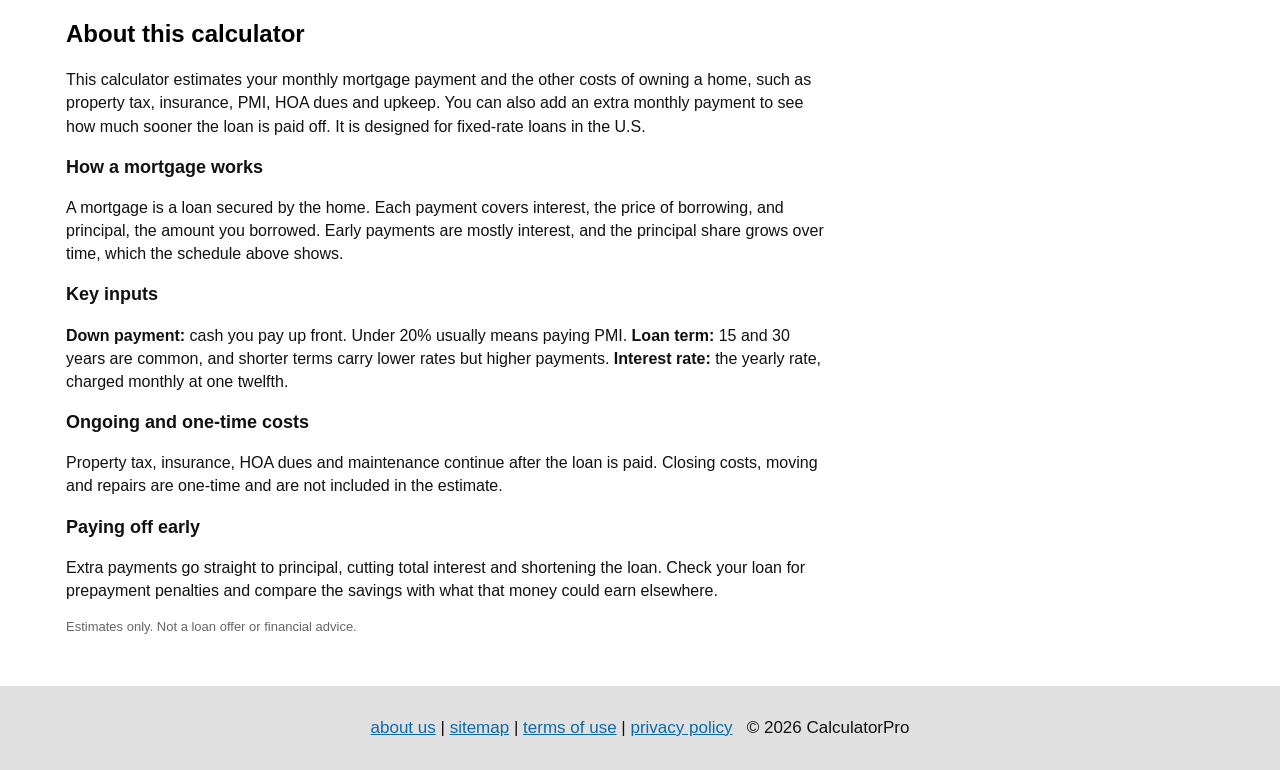
==== commit cf7fba45: "Add files via upload" ====
--- a/index.html
+++ b/index.html
@@ -127,7 +127,7 @@
 const it=[["Mortgage Payment",pi+ex,cp,"#2a7de1"],["Property Tax",an("tax")/12,0,"#8bb920"],["Home Insurance",an("ins")/12,0,"#8b0000"],["PMI",an("pmi")/12,0,"#f08a24"],["HOA Fee",an("hoa")/12,0,"#8e5bb5"],["Other Costs",an("oth")/12,0,"#20b2d4"]];
 it.forEach((x,j)=>{if(j)x[2]=x[1]*m});
 const tm=it.reduce((a,x)=>a+x[1],0),tt=it.reduce((a,x)=>a+x[2],0);
-$("mp").textContent=f2(tm);
+$("mp").textContent=f2(pi+ex);
 $("rows").innerHTML=it.map((x,j)=>`<tr${j?"":' class="g"'}><td>${x[0]}</td><td>${f2(x[1])}</td><td>${f2(x[2])}</td></tr>`).join("")+`<tr class="g"><td>Total Out-of-Pocket</td><td>${f2(tm)}</td><td>${f2(tt)}</td></tr>`;
 const sh=it.filter(x=>x[1]>0);let a=-Math.PI/2,s="";
 sh.forEach(x=>{const q=x[1]/tm,e=a+q*2*Math.PI,c=85,R=82,ri=42,T=(g,t)=>[c+g*Math.cos(t),c+g*Math.sin(t)];
